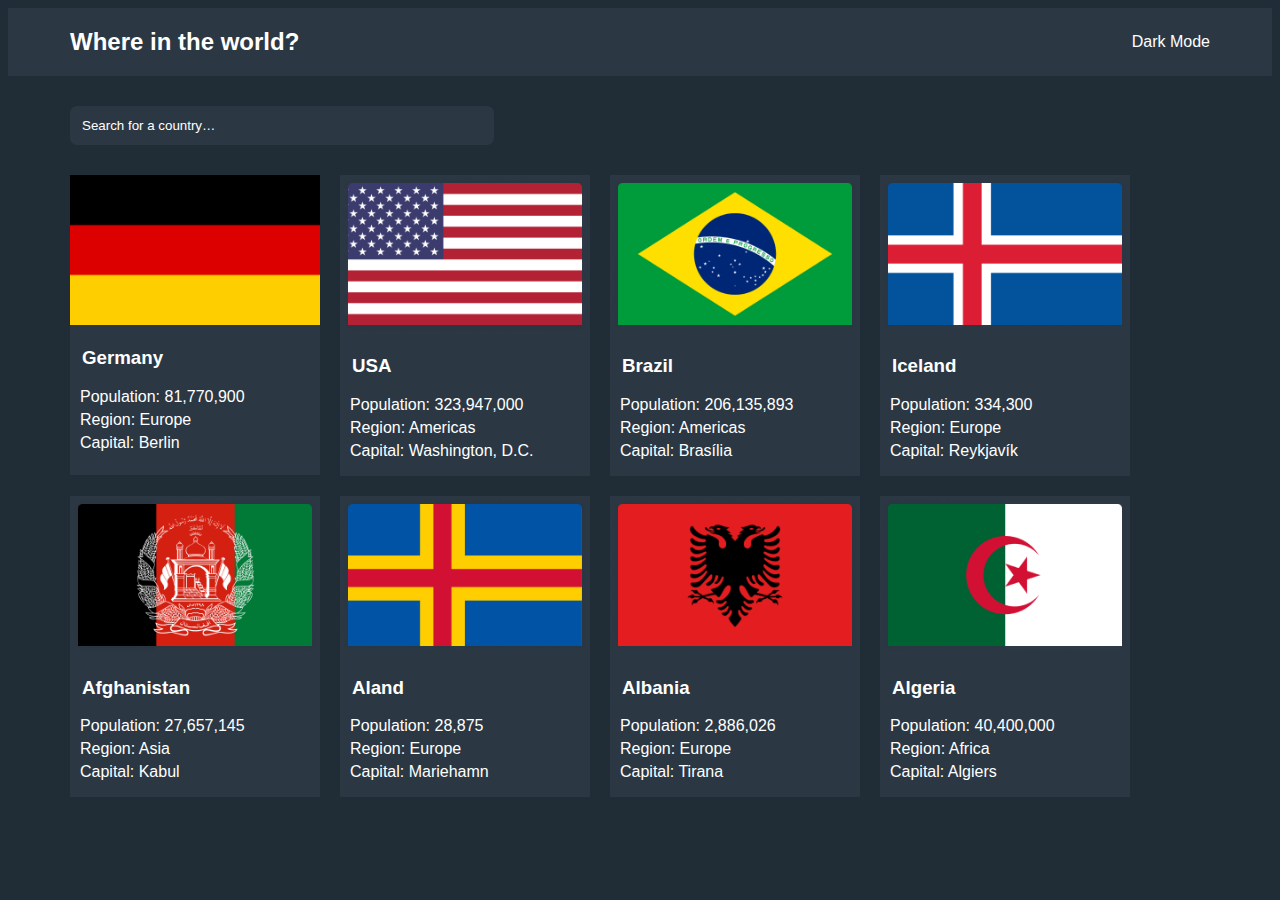
==== index.html @ be6a543a "Siga3.7" ====
<!DOCTYPE html>
<html lang="uz">

<head>
    <meta charset="UTF-8">
    <meta name="viewport" content="width=device-width, initial-scale=1.0">
    <link rel="stylesheet" href="https://cdnjs.cloudflare.com/ajax/libs/font-awesome/6.5.1/css/all.min.css"
        integrity="sha512-DTOQO9RWCH3ppGqcWaEA1BIZOC6xxalwEsw9c2QQeAIftl+Vegovlnee1c9QX4TctnWMn13TZye+giMm8e2LwA=="
        crossorigin="anonymous" referrerpolicy="no-referrer" />
    <link rel="stylesheet" href="style.css">
    <title>Sigma3.7</title>
</head>

<body>
    <header>
        <div class="container">
            <h2>Where in the world?</h2>
            <p>Dark Mode</p>
        </div>
    </header>

    <main>
        <section>
            <div class="container">
                <form>
                    <i class="fa-solid fa-magnifying-glass"></i>
                    <input type="text" placeholder="Search for a country…">
                </form>
                <div class="countries">
                    <a href="./countries/germany.html">
                        <div class="country">
                            <img src="./images/germany.png" alt="hitler">
                            <h3>Germany</h3>
                            <ul>
                                <li>Population: 81,770,900</li>
                                <li>Region: Europe</li>
                                <li>Capital: Berlin</li>
                            </ul>
                        </div>
                    </a>
                    <div class="country">
                        <img src="./images/america.png" alt="hitler">
                        <h3>USA</h3>
                        <ul>
                            <li>Population: 323,947,000</li>
                            <li>Region: Americas</li>
                            <li>Capital: Washington, D.C.</li>
                        </ul>
                    </div>
                    <div class="country">
                        <img src="./images/brazil.png" alt="hitler">
                        <h3>Brazil</h3>
                        <ul>
                            <li>Population: 206,135,893</li>
                            <li>Region: Americas </li>
                            <li>Capital: Brasília</li>
                        </ul>
                    </div>
                    <div class="country">
                        <img src="./images/iceland.png" alt="hitler">
                        <h3>Iceland</h3>
                        <ul>
                            <li>Population: 334,300</li>
                            <li>Region: Europe </li>
                            <li>Capital: Reykjavík</li>
                        </ul>
                    </div>
                    <div class="country">
                        <img src="./images/afghanistan.png" alt="hitler">
                        <h3>Afghanistan</h3>
                        <ul>
                            <li>Population: 27,657,145</li>
                            <li>Region: Asia</li>
                            <li>Capital: Kabul </li>
                        </ul>
                    </div>
                    <div class="country">
                        <img src="./images/aland.png" alt="hitler">
                        <h3>Aland</h3>
                        <ul>
                            <li>Population: 28,875</li>
                            <li>Region: Europe </li>
                            <li>Capital: Mariehamn </li>
                        </ul>
                    </div>
                    <div class="country">
                        <img src="./images/albania.png" alt="hitler">
                        <h3>Albania</h3>
                        <ul>
                            <li>Population: 2,886,026 </li>
                            <li>Region: Europe</li>
                            <li>Capital: Tirana</li>
                        </ul>
                    </div>
                    <div class="country">
                        <img src="./images/algeria.png  " alt="hitler">
                        <h3>Algeria</h3>
                        <ul>
                            <li>Population: 40,400,000 </li>
                            <li>Region: Africa</li>
                            <li>Capital: Algiers </li>
                        </ul>
                    </div>
                </div>
            </div>
        </section>
    </main>
</body>

</html>
---- style.css ----
body {
    font-family: Arial, Helvetica, sans-serif;
    background-color: #202C36;
    color: white;
}

ul {
    list-style: none;
    padding-left: 10px;
}

.container {
    max-width: 1140px;
    margin: 0 auto;
    padding: 0 20px;
}

header {
    background: #2B3844;
}

header .container {
    display: flex;
    align-items: center;
    justify-content: space-between;
}

input {
    background-color: #2B3844;
    border: none;
    padding: 12px;
    width: 400px;
    border: none;
    color: white;
    margin: 30px 0px;
    border-radius: 7px;
}

input::placeholder {
    color: white;
}

.countries {
    display: flex;
    flex-wrap: wrap;
    gap: 20px;
}

.country li {
    margin: 5px 0;
}

.country {
    width: 250px;
    background-color: #2B3844;
}

a .country{
    width: 250px;
    height: 300px;
    background-color: #2B3844;
}

img {
    width: 100%;
}

h3{
    margin-left: 12px;
}

a{
    color: white;
    text-decoration: none;
}

@media (max-width: 600px) {
    form {
        text-align: center;
    }

    input {
        width: 90%;
    }

    .countries {
        justify-content: center;
    }
}
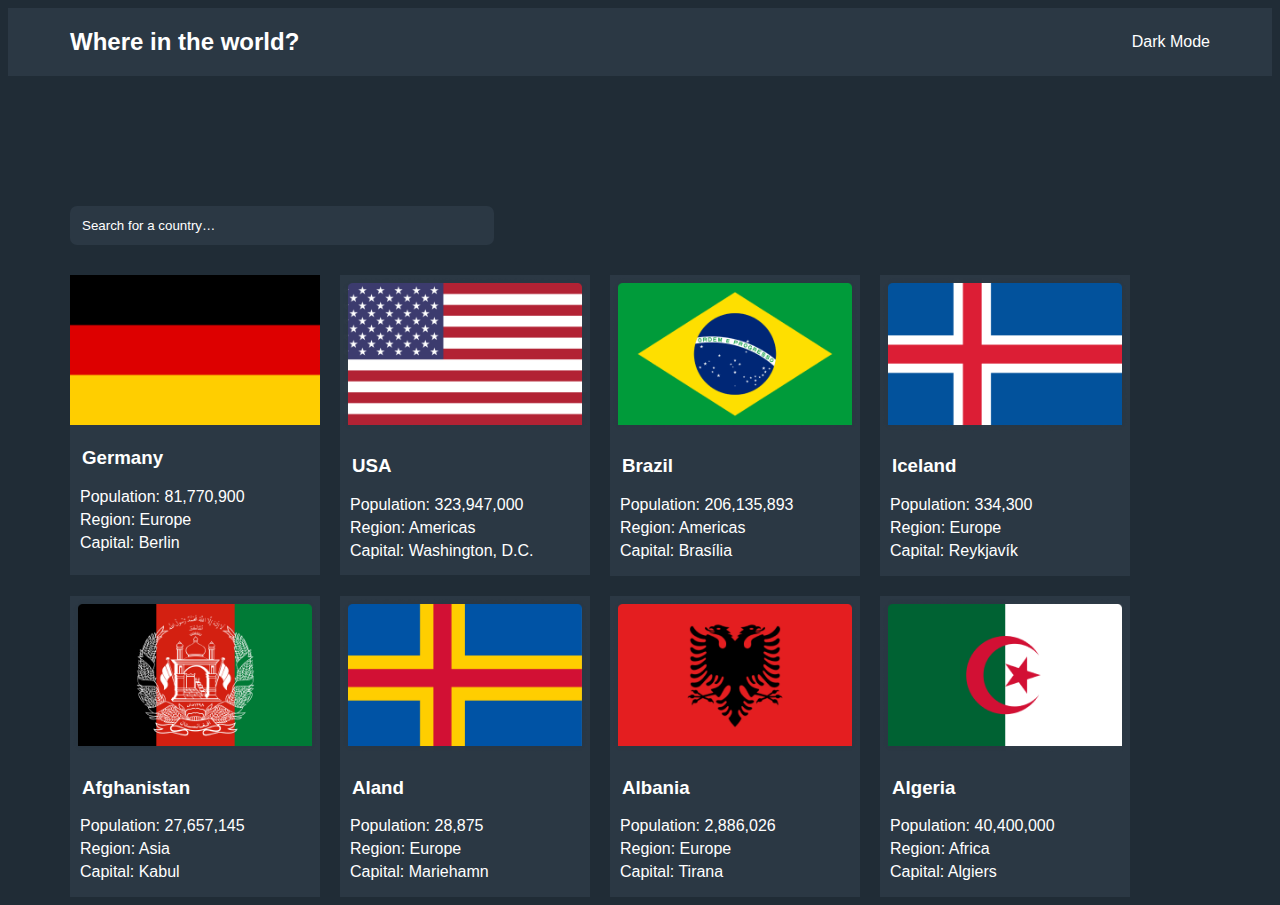
==== commit 657a9000: "Sigma3.7" ====
--- a/index.html
+++ b/index.html
@@ -38,6 +38,7 @@
                             </ul>
                         </div>
                     </a>
+                   <a href="./countries/usa.html">
                     <div class="country">
                         <img src="./images/america.png" alt="hitler">
                         <h3>USA</h3>
@@ -47,6 +48,7 @@
                             <li>Capital: Washington, D.C.</li>
                         </ul>
                     </div>
+                   </a>
                     <div class="country">
                         <img src="./images/brazil.png" alt="hitler">
                         <h3>Brazil</h3>
--- a/style.css
+++ b/style.css
@@ -55,7 +55,7 @@
     background-color: #2B3844;
 }
 
-a .country{
+a .country {
     width: 250px;
     height: 300px;
     background-color: #2B3844;
@@ -65,14 +65,70 @@
     width: 100%;
 }
 
-h3{
+h3 {
     margin-left: 12px;
 }
 
-a{
+a {
     color: white;
     text-decoration: none;
 }
+
+main{
+    margin-top: 100px;
+}
+
+.a{
+    background-color: #2B3844;
+    padding: 10px 20px;
+    border-radius: 5px;
+    margin-right: 100px;   
+}
+
+.germany-container {
+    max-width: 1140px;
+    margin: 0 auto;
+    padding: 0 20px;
+}
+
+.germany-container img {
+    width: 410px;
+    height: 250px;
+}
+
+main .germany-container {
+    display: flex;
+    align-items: center;
+    justify-content: space-between;
+}
+
+main .info2 {
+    display: flex;
+    align-items: center;
+    justify-content: space-between;
+}
+
+.more {
+    display: flex;
+    gap: 10px;
+    align-items: center;
+}
+
+.more a{
+    background-color: #2B3844;
+    padding: 10px 20px;
+    border-radius: 5px;
+}
+
+
+.info2 {
+    font-size: 16px;
+    line-height: 32px;
+    display: flex;
+    gap: 80px;
+    color: gray;
+}
+
 
 @media (max-width: 600px) {
     form {
@@ -86,4 +142,4 @@
     .countries {
         justify-content: center;
     }
-}
+}